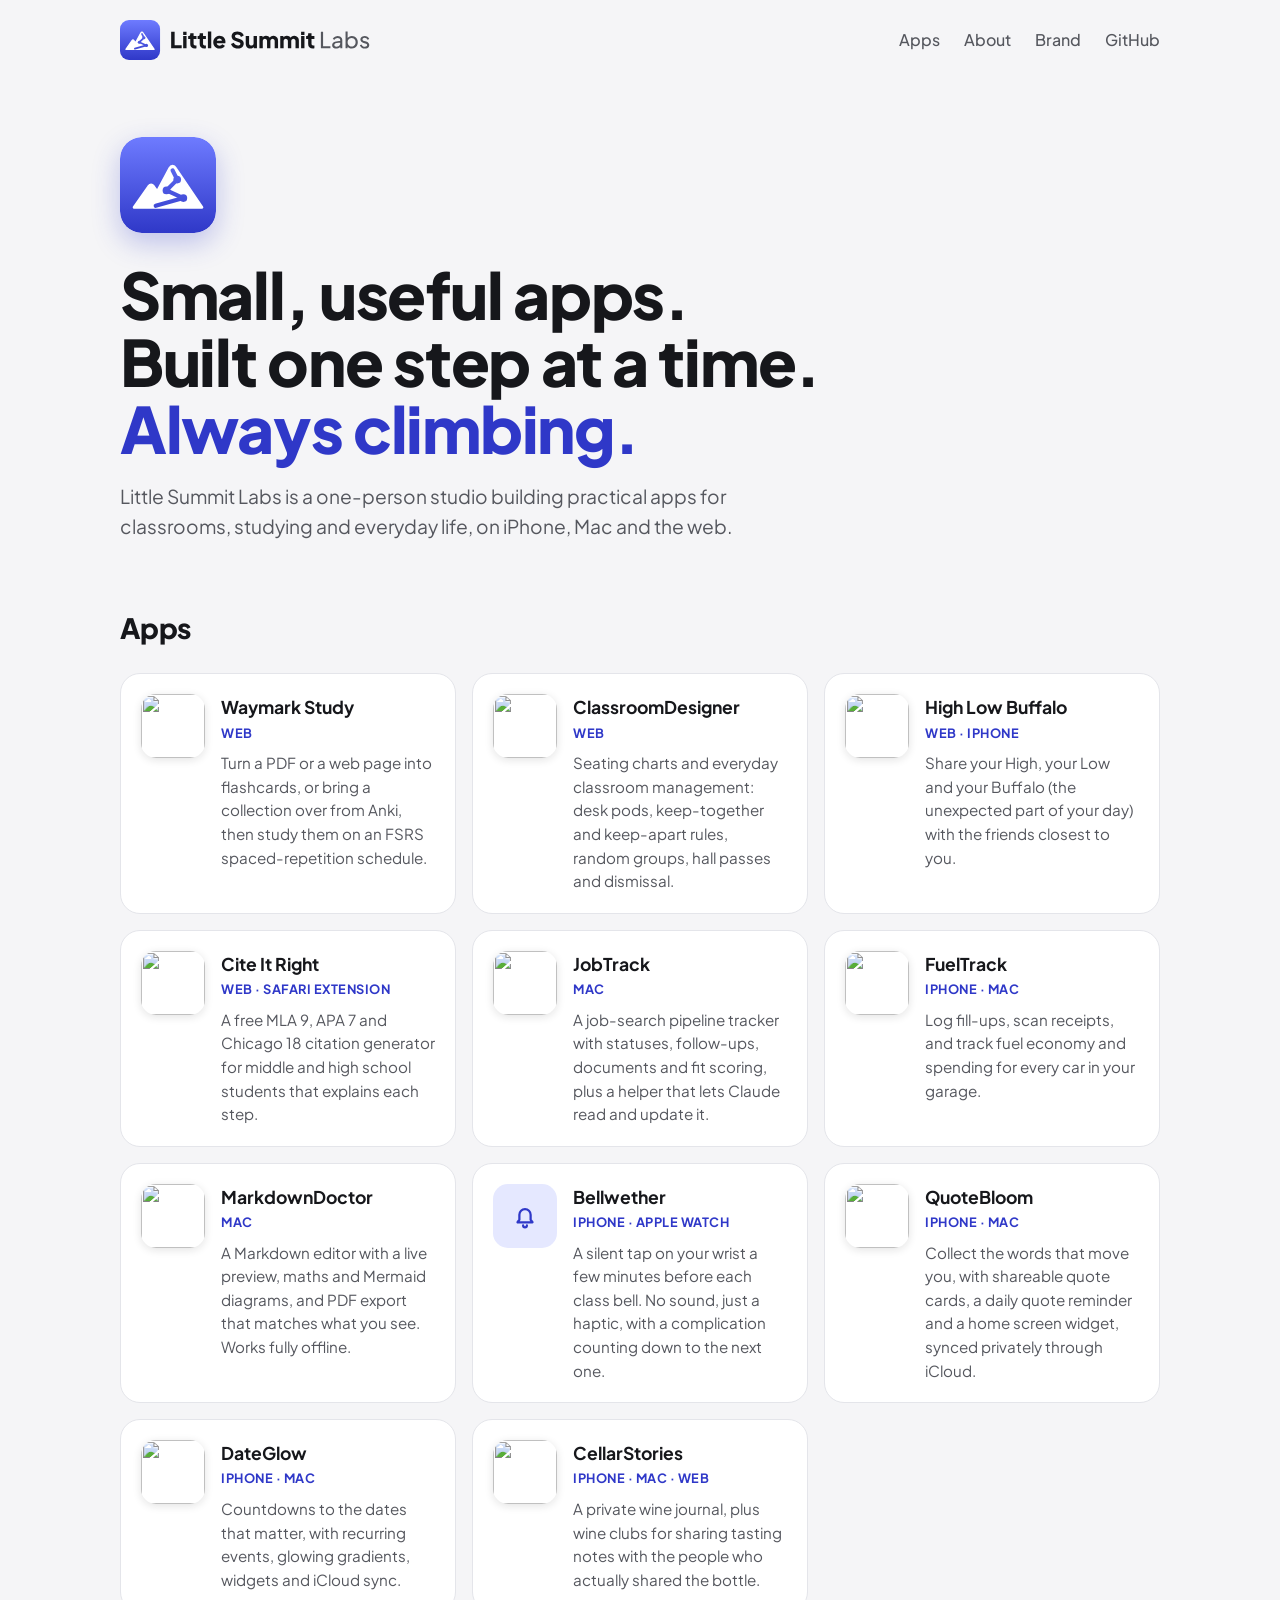
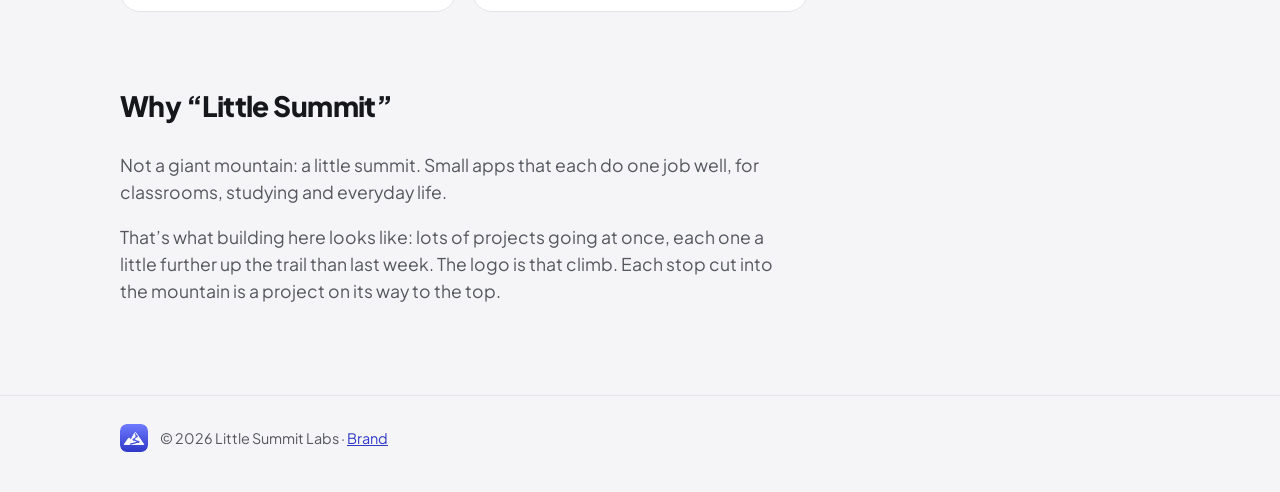
==== index.html @ 04a77652 "Rename the studio to Little Summit Labs, with the summit mark The new mark is a solid white mountain" ====
<!doctype html>
<html lang="en">
<head>
  <meta charset="utf-8">
  <meta name="viewport" content="width=device-width, initial-scale=1">
  <title>Little Summit Labs</title>
  <meta name="description" content="A one-person studio building practical apps for classrooms, studying and everyday life, on iPhone, Mac and the web.">
  <meta name="theme-color" content="#2F38C8">

  <link rel="icon" href="favicon.svg" type="image/svg+xml">
  <link rel="icon" href="favicon.ico" sizes="16x16 32x32 48x48">
  <link rel="apple-touch-icon" href="apple-touch-icon.png">

  <!-- Link previews need an absolute URL. Update these if the site moves to a custom domain. -->
  <meta property="og:type" content="website">
  <meta property="og:title" content="Little Summit Labs">
  <meta property="og:description" content="Lots of projects, constant switching, always climbing.">
  <meta property="og:url" content="https://nmuschin.github.io/switchbacklabs/">
  <meta property="og:image" content="https://nmuschin.github.io/switchbacklabs/assets/social-card.png">
  <meta property="og:image:width" content="1200">
  <meta property="og:image:height" content="630">
  <meta property="og:image:alt" content="The Little Summit Labs logo: a white mountain with a trail climbing to the summit, on an indigo tile">
  <meta name="twitter:card" content="summary_large_image">

  <link rel="preconnect" href="https://fonts.googleapis.com">
  <link rel="preconnect" href="https://fonts.gstatic.com" crossorigin>
  <link href="https://fonts.googleapis.com/css2?family=Plus+Jakarta+Sans:wght@400;500;700;800&display=swap" rel="stylesheet">
  <link rel="stylesheet" href="styles.css">
</head>
<body>
  <header class="site-header">
    <div class="wrap header-row">
      <a class="brand" href="./" aria-label="Little Summit Labs home">
        <picture>
          <source srcset="brand/little-summit-labs/svg/littlesummit-lockup-horizontal-dark.svg" media="(prefers-color-scheme: dark)">
          <img src="brand/little-summit-labs/svg/littlesummit-lockup-horizontal.svg" alt="Little Summit Labs" width="252" height="40">
        </picture>
      </a>
      <nav aria-label="Main">
        <a href="#apps">Apps</a>
        <a href="#about">About</a>
        <a href="brand.html">Brand</a>
        <a href="https://github.com/nmuschin">GitHub</a>
      </nav>
    </div>
  </header>

  <main>
    <section class="hero wrap">
      <img class="hero-mark" src="brand/little-summit-labs/svg/littlesummit-tile.svg" alt="" width="96" height="96">
      <h1>Small, useful apps.<br>Built one step at a time.<br><span>Always climbing.</span></h1>
      <p class="lede">Little Summit Labs is a one-person studio building practical apps for classrooms, studying and everyday life, on iPhone, Mac and the web.</p>
    </section>

    <section id="apps" class="wrap" aria-labelledby="apps-title">
      <h2 id="apps-title">Apps</h2>
      <ul class="app-grid">
        <li class="app">
          <img src="assets/apps/waymark-study.png" alt="" width="64" height="64">
          <div>
            <h3>Waymark Study</h3>
            <p class="platforms">Web</p>
            <p>Turn a PDF or a web page into flashcards, or bring a collection over from Anki, then study them on an FSRS spaced-repetition schedule.</p>
          </div>
        </li>
        <li class="app">
          <img src="assets/apps/classroom-designer.png" alt="" width="64" height="64">
          <div>
            <h3>ClassroomDesigner</h3>
            <p class="platforms">Web</p>
            <p>Seating charts and everyday classroom management: desk pods, keep-together and keep-apart rules, random groups, hall passes and dismissal.</p>
          </div>
        </li>
        <li class="app">
          <img src="assets/apps/high-low-buffalo.png" alt="" width="64" height="64">
          <div>
            <h3>High Low Buffalo</h3>
            <p class="platforms">Web · iPhone</p>
            <p>Share your High, your Low and your Buffalo (the unexpected part of your day) with the friends closest to you.</p>
          </div>
        </li>
        <li class="app">
          <img src="assets/apps/cite-it-right.png" alt="" width="64" height="64">
          <div>
            <h3>Cite It Right</h3>
            <p class="platforms">Web · Safari extension</p>
            <p>A free MLA 9, APA 7 and Chicago 18 citation generator for middle and high school students that explains each step.</p>
          </div>
        </li>
        <li class="app">
          <img src="assets/apps/job-track.png" alt="" width="64" height="64">
          <div>
            <h3>JobTrack</h3>
            <p class="platforms">Mac</p>
            <p>A job-search pipeline tracker with statuses, follow-ups, documents and fit scoring, plus a helper that lets Claude read and update it.</p>
          </div>
        </li>
        <li class="app">
          <img src="assets/apps/fuel-track.png" alt="" width="64" height="64">
          <div>
            <h3>FuelTrack</h3>
            <p class="platforms">iPhone · Mac</p>
            <p>Log fill-ups, scan receipts, and track fuel economy and spending for every car in your garage.</p>
          </div>
        </li>
        <li class="app">
          <img src="assets/apps/markdown-doctor.png" alt="" width="64" height="64">
          <div>
            <h3>MarkdownDoctor</h3>
            <p class="platforms">Mac</p>
            <p>A Markdown editor with a live preview, maths and Mermaid diagrams, and PDF export that matches what you see. Works fully offline.</p>
          </div>
        </li>
        <li class="app">
          <div class="icon-placeholder" aria-hidden="true">
            <svg viewBox="0 0 24 24" width="30" height="30"><path d="M6 17h12l-1.5-2V11a4.5 4.5 0 0 0-9 0v4L6 17Zm4.5 2.5a1.5 1.5 0 0 0 3 0" fill="none" stroke="currentColor" stroke-width="1.8" stroke-linecap="round" stroke-linejoin="round"/></svg>
          </div>
          <div>
            <h3>Bellwether</h3>
            <p class="platforms">iPhone · Apple Watch</p>
            <p>A silent tap on your wrist a few minutes before each class bell. No sound, just a haptic, with a complication counting down to the next one.</p>
          </div>
        </li>
        <li class="app">
          <img src="assets/apps/quote-bloom.png" alt="" width="64" height="64">
          <div>
            <h3>QuoteBloom</h3>
            <p class="platforms">iPhone · Mac</p>
            <p>Collect the words that move you, with shareable quote cards, a daily quote reminder and a home screen widget, synced privately through iCloud.</p>
          </div>
        </li>
        <li class="app">
          <img src="assets/apps/date-glow.png" alt="" width="64" height="64">
          <div>
            <h3>DateGlow</h3>
            <p class="platforms">iPhone · Mac</p>
            <p>Countdowns to the dates that matter, with recurring events, glowing gradients, widgets and iCloud sync.</p>
          </div>
        </li>
        <li class="app">
          <img src="assets/apps/cellar-stories.png" alt="" width="64" height="64">
          <div>
            <h3>CellarStories</h3>
            <p class="platforms">iPhone · Mac · Web</p>
            <p>A private wine journal, plus wine clubs for sharing tasting notes with the people who actually shared the bottle.</p>
          </div>
        </li>
      </ul>
    </section>

    <section id="about" class="wrap about" aria-labelledby="about-title">
      <h2 id="about-title">Why “Little Summit”</h2>
      <p>Not a giant mountain: a little summit. Small apps that each do one job well, for classrooms, studying and everyday life.</p>
      <p>That’s what building here looks like: lots of projects going at once, each one a little further up the trail than last week. The logo is that climb. Each stop cut into the mountain is a project on its way to the top.</p>
    </section>
  </main>

  <footer class="site-footer">
    <div class="wrap footer-row">
      <img src="brand/little-summit-labs/svg/littlesummit-tile.svg" alt="" width="28" height="28">
      <p>© 2026 Little Summit Labs · <a href="brand.html">Brand</a></p>
    </div>
  </footer>
</body>
</html>
---- styles.css ----
/* Little Summit Labs: colours from brand/little-summit-labs/README.md */
:root {
  --indigo-top: #6e7bff;
  --indigo: #2f38c8;
  --ink: #16171b;
  --gray: #55575e;
  --paper: #f5f5f7;
  --card: #ffffff;
  --border: #e4e5ea;
  --placeholder: #e5e8ff;
}

@media (prefers-color-scheme: dark) {
  :root {
    --ink: #f5f5f7;
    --gray: #a4a7ae;
    --paper: #16171b;
    --card: #1f2026;
    --border: #2e3038;
    --placeholder: #262a52;
    --indigo: #8c96ff;
  }
}

* { box-sizing: border-box; }

body {
  margin: 0;
  background: var(--paper);
  color: var(--ink);
  font-family: "Plus Jakarta Sans", system-ui, -apple-system, sans-serif;
  line-height: 1.55;
  -webkit-font-smoothing: antialiased;
}

a { color: var(--indigo); }
a:hover { color: var(--ink); }

.wrap {
  width: 100%;
  max-width: 1080px;
  margin: 0 auto;
  padding: 0 20px;
}

/* Header */
.site-header { padding: 20px 0; }
.header-row { display: flex; align-items: center; justify-content: space-between; gap: 16px; flex-wrap: wrap; }
.brand img { display: block; height: 40px; width: auto; }
nav { display: flex; gap: 24px; font-weight: 500; }
nav a { color: var(--gray); text-decoration: none; padding: 8px 0; }
nav a:hover { color: var(--ink); }

/* Hero */
.hero { padding-top: 56px; padding-bottom: 64px; }
.hero-mark { display: block; width: 96px; height: 96px; margin-bottom: 28px; border-radius: 22px; box-shadow: 0 10px 28px rgba(47, 56, 200, 0.28); }
h1 { margin: 0 0 20px; font-size: clamp(2.4rem, 6vw, 4rem); font-weight: 800; line-height: 1.05; letter-spacing: -0.02em; }
h1 span { color: var(--indigo); }
.lede { margin: 0; max-width: 34em; font-size: 1.2rem; color: var(--gray); }

/* Apps */
h2 { margin: 0 0 24px; font-size: 1.75rem; font-weight: 800; letter-spacing: -0.02em; }
.app-grid { list-style: none; margin: 0; padding: 0; display: grid; grid-template-columns: repeat(auto-fill, minmax(300px, 1fr)); gap: 16px; }
.app { display: flex; gap: 16px; align-items: flex-start; padding: 20px; background: var(--card); border: 1px solid var(--border); border-radius: 20px; }
.app > img, .icon-placeholder { flex: 0 0 64px; width: 64px; height: 64px; border-radius: 15px; }
.app > img { box-shadow: 0 2px 8px rgba(22, 23, 27, 0.12); }
.icon-placeholder { display: flex; align-items: center; justify-content: center; background: var(--placeholder); color: var(--indigo); }
.app h3 { margin: 0; font-size: 1.1rem; font-weight: 700; }
.app p { margin: 0; color: var(--gray); font-size: 0.95rem; }
.app .platforms { margin: 2px 0 8px; font-size: 0.8rem; font-weight: 700; letter-spacing: 0.04em; text-transform: uppercase; color: var(--indigo); }

/* About */
.about { padding-top: 72px; padding-bottom: 72px; }
.about p { max-width: 38em; font-size: 1.1rem; color: var(--gray); }

/* Brand page */
nav a[aria-current="page"] { color: var(--ink); }
.hero-compact { padding-top: 40px; padding-bottom: 40px; }
.kit { padding-top: 32px; padding-bottom: 40px; }
.kit + .kit { border-top: 1px solid var(--border); }
.kit-head { display: flex; gap: 18px; align-items: center; margin-bottom: 20px; }
.kit-head h2 { margin: 0 0 4px; }
.kit-head p { margin: 0; max-width: 40em; color: var(--gray); }
.kit-tile { flex: 0 0 72px; border-radius: 16px; box-shadow: 0 6px 18px rgba(22, 23, 27, 0.18); }

.downloads { display: flex; flex-wrap: wrap; gap: 10px; margin-bottom: 24px; }
.button { display: inline-flex; align-items: center; min-height: 44px; padding: 10px 18px; border: 1px solid var(--border); border-radius: 12px; background: var(--card); color: var(--ink); font-weight: 600; font-size: 0.95rem; text-decoration: none; }
.button:hover { border-color: var(--indigo); color: var(--ink); }
.button.primary { background: #2f38c8; border-color: #2f38c8; color: #ffffff; }
.button.primary:hover { background: #262eaa; color: #ffffff; }

.previews { display: grid; grid-template-columns: repeat(auto-fit, minmax(280px, 1fr)); gap: 16px; margin: 0 0 24px; }
.preview { margin: 0; min-height: 160px; padding: 28px 24px 16px; border-radius: 20px; display: flex; flex-direction: column; justify-content: space-between; gap: 20px; }
.preview img { max-width: 100%; height: auto; }
.preview.light { background: #ffffff; border: 1px solid #e4e5ea; }
.preview.dark { background: #16171b; border: 1px solid #2e3038; }
.preview figcaption { font-size: 0.8rem; font-weight: 600; color: #55575e; }
.preview.dark figcaption { color: #a4a7ae; }
.size-row { display: flex; align-items: flex-end; gap: 18px; }
.size-row img:first-child { border-radius: 14px; }

.swatches { list-style: none; margin: 0; padding: 0; display: grid; grid-template-columns: repeat(auto-fill, minmax(150px, 1fr)); gap: 12px; }
.swatches li { display: flex; flex-direction: column; gap: 2px; font-size: 0.9rem; }
/* Every chip gets a hairline, so ink stays visible on the dark theme and paper on the light one. */
.chip { display: block; height: 56px; border-radius: 12px; margin-bottom: 6px; box-shadow: inset 0 0 0 1px var(--border); }
.swatches code { color: var(--gray); font-size: 0.85rem; }

.usage { padding-top: 40px; padding-bottom: 72px; border-top: 1px solid var(--border); }
.usage ul { margin: 0 0 20px; padding-left: 1.2em; max-width: 44em; color: var(--gray); }
.usage li { margin-bottom: 8px; }
.usage b { color: var(--ink); }
.fineprint { max-width: 44em; font-size: 0.9rem; color: var(--gray); }

/* Footer */
.site-footer { border-top: 1px solid var(--border); padding: 28px 0 40px; }
.footer-row { display: flex; align-items: center; gap: 12px; }
.footer-row img { border-radius: 7px; }
.footer-row p { margin: 0; color: var(--gray); font-size: 0.9rem; }

@media (max-width: 520px) {
  .app-grid { grid-template-columns: 1fr; }
  .hero { padding-top: 32px; padding-bottom: 48px; }
}
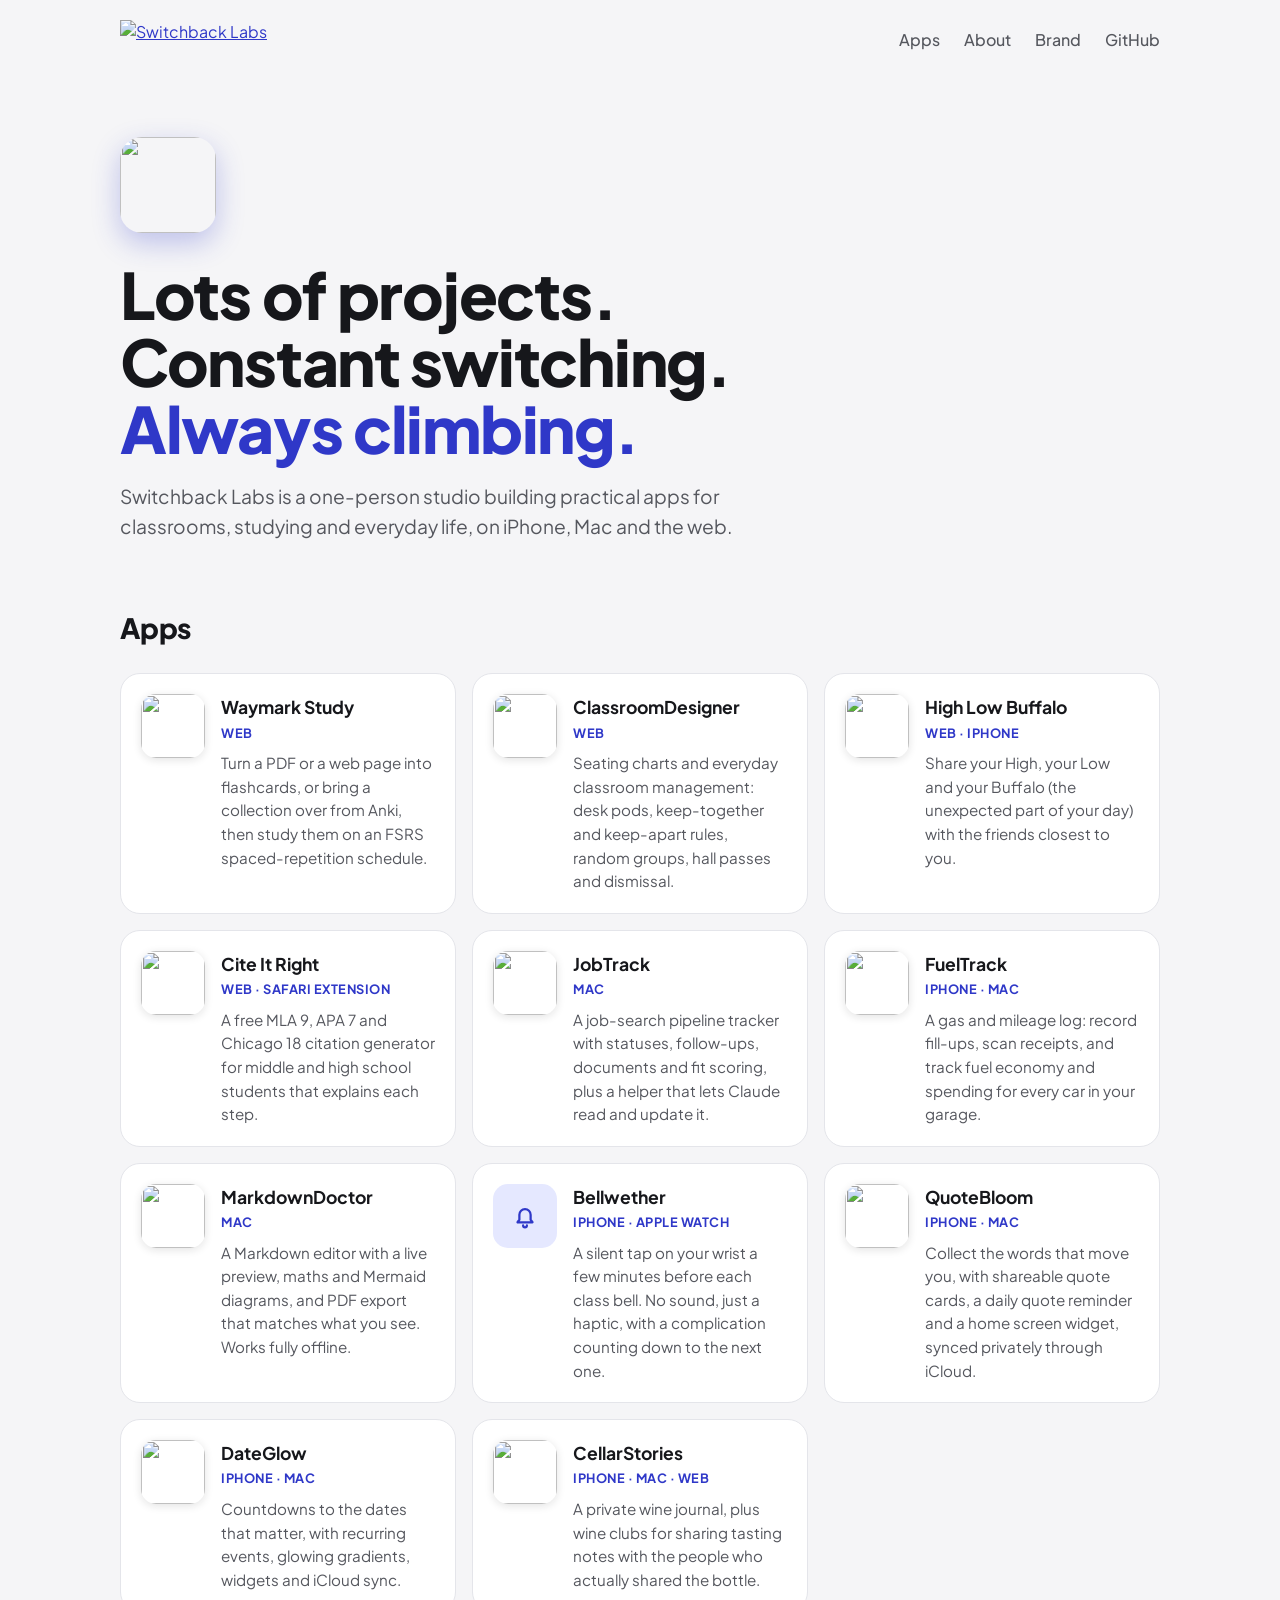
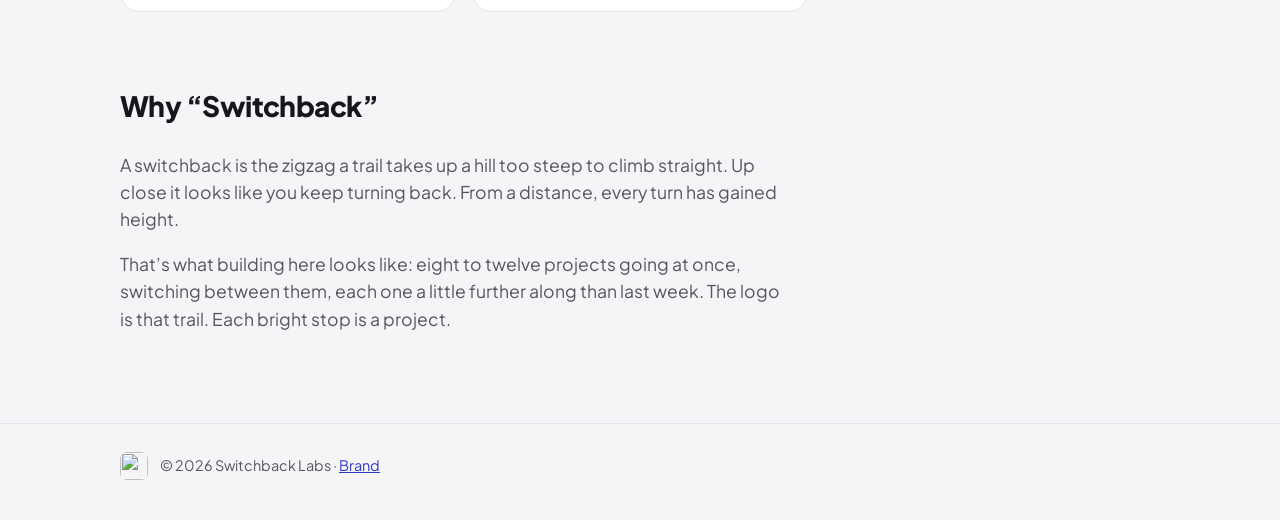
==== commit a18a43e7: "To-do: QuoteBloom fixes, netmap's main branch, organization developer account, FuelTrack's App Store" ====
--- a/index.html
+++ b/index.html
@@ -3,7 +3,7 @@
 <head>
   <meta charset="utf-8">
   <meta name="viewport" content="width=device-width, initial-scale=1">
-  <title>Little Summit Labs</title>
+  <title>Switchback Labs</title>
   <meta name="description" content="A one-person studio building practical apps for classrooms, studying and everyday life, on iPhone, Mac and the web.">
   <meta name="theme-color" content="#2F38C8">
 
@@ -13,13 +13,13 @@
 
   <!-- Link previews need an absolute URL. Update these if the site moves to a custom domain. -->
   <meta property="og:type" content="website">
-  <meta property="og:title" content="Little Summit Labs">
+  <meta property="og:title" content="Switchback Labs">
   <meta property="og:description" content="Lots of projects, constant switching, always climbing.">
   <meta property="og:url" content="https://nmuschin.github.io/switchbacklabs/">
   <meta property="og:image" content="https://nmuschin.github.io/switchbacklabs/assets/social-card.png">
   <meta property="og:image:width" content="1200">
   <meta property="og:image:height" content="630">
-  <meta property="og:image:alt" content="The Little Summit Labs logo: a white mountain with a trail climbing to the summit, on an indigo tile">
+  <meta property="og:image:alt" content="The Switchback Labs logo: a zigzag trail with a stop at each turn, on an indigo tile">
   <meta name="twitter:card" content="summary_large_image">
 
   <link rel="preconnect" href="https://fonts.googleapis.com">
@@ -30,10 +30,10 @@
 <body>
   <header class="site-header">
     <div class="wrap header-row">
-      <a class="brand" href="./" aria-label="Little Summit Labs home">
+      <a class="brand" href="./" aria-label="Switchback Labs home">
         <picture>
-          <source srcset="brand/little-summit-labs/svg/littlesummit-lockup-horizontal-dark.svg" media="(prefers-color-scheme: dark)">
-          <img src="brand/little-summit-labs/svg/littlesummit-lockup-horizontal.svg" alt="Little Summit Labs" width="252" height="40">
+          <source srcset="brand/switchback-labs/svg/switchback-lockup-horizontal-dark.svg" media="(prefers-color-scheme: dark)">
+          <img src="brand/switchback-labs/svg/switchback-lockup-horizontal.svg" alt="Switchback Labs" width="239" height="40">
         </picture>
       </a>
       <nav aria-label="Main">
@@ -47,9 +47,9 @@
 
   <main>
     <section class="hero wrap">
-      <img class="hero-mark" src="brand/little-summit-labs/svg/littlesummit-tile.svg" alt="" width="96" height="96">
-      <h1>Small, useful apps.<br>Built one step at a time.<br><span>Always climbing.</span></h1>
-      <p class="lede">Little Summit Labs is a one-person studio building practical apps for classrooms, studying and everyday life, on iPhone, Mac and the web.</p>
+      <img class="hero-mark" src="brand/switchback-labs/svg/switchback-tile.svg" alt="" width="96" height="96">
+      <h1>Lots of projects.<br>Constant switching.<br><span>Always climbing.</span></h1>
+      <p class="lede">Switchback Labs is a one-person studio building practical apps for classrooms, studying and everyday life, on iPhone, Mac and the web.</p>
     </section>
 
     <section id="apps" class="wrap" aria-labelledby="apps-title">
@@ -100,7 +100,7 @@
           <div>
             <h3>FuelTrack</h3>
             <p class="platforms">iPhone · Mac</p>
-            <p>Log fill-ups, scan receipts, and track fuel economy and spending for every car in your garage.</p>
+            <p>A gas and mileage log: record fill-ups, scan receipts, and track fuel economy and spending for every car in your garage.</p>
           </div>
         </li>
         <li class="app">
@@ -149,16 +149,16 @@
     </section>
 
     <section id="about" class="wrap about" aria-labelledby="about-title">
-      <h2 id="about-title">Why “Little Summit”</h2>
-      <p>Not a giant mountain: a little summit. Small apps that each do one job well, for classrooms, studying and everyday life.</p>
-      <p>That’s what building here looks like: lots of projects going at once, each one a little further up the trail than last week. The logo is that climb. Each stop cut into the mountain is a project on its way to the top.</p>
+      <h2 id="about-title">Why “Switchback”</h2>
+      <p>A switchback is the zigzag a trail takes up a hill too steep to climb straight. Up close it looks like you keep turning back. From a distance, every turn has gained height.</p>
+      <p>That’s what building here looks like: eight to twelve projects going at once, switching between them, each one a little further along than last week. The logo is that trail. Each bright stop is a project.</p>
     </section>
   </main>
 
   <footer class="site-footer">
     <div class="wrap footer-row">
-      <img src="brand/little-summit-labs/svg/littlesummit-tile.svg" alt="" width="28" height="28">
-      <p>© 2026 Little Summit Labs · <a href="brand.html">Brand</a></p>
+      <img src="brand/switchback-labs/svg/switchback-tile.svg" alt="" width="28" height="28">
+      <p>© 2026 Switchback Labs · <a href="brand.html">Brand</a></p>
     </div>
   </footer>
 </body>
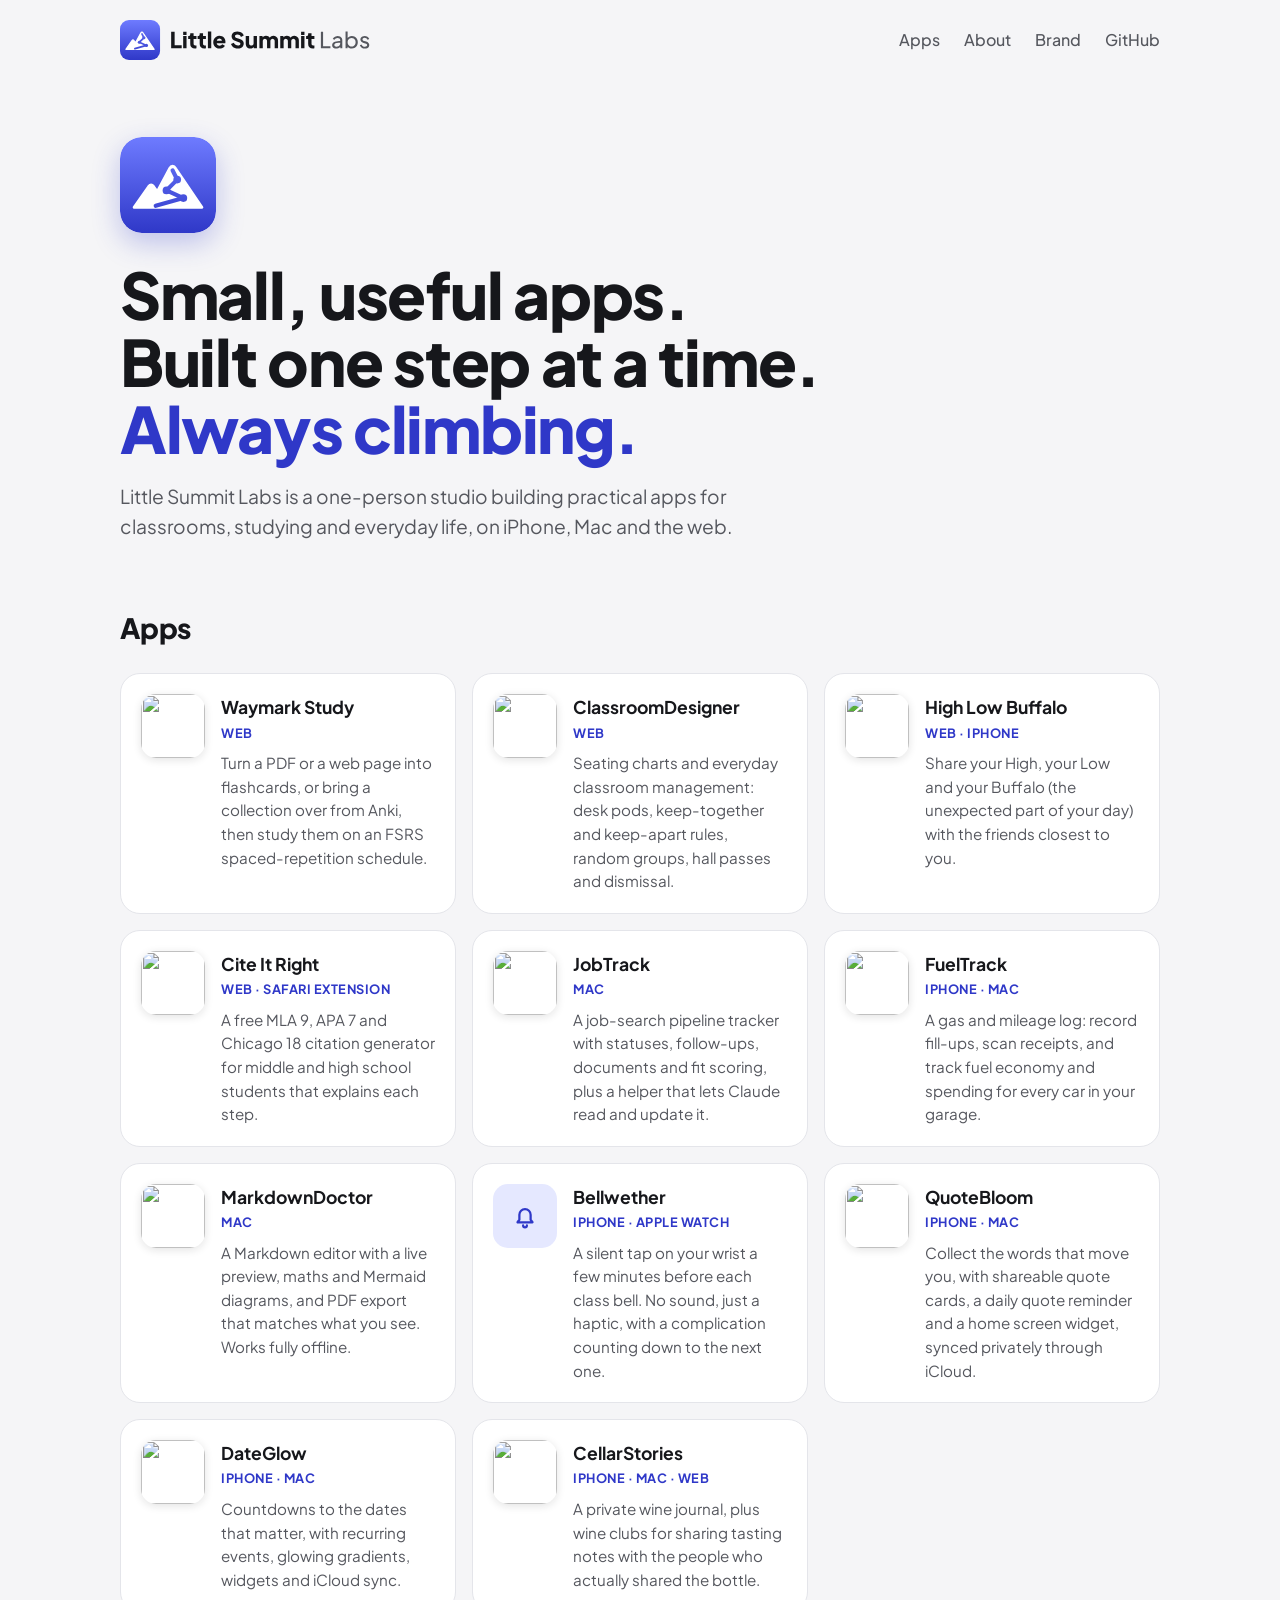
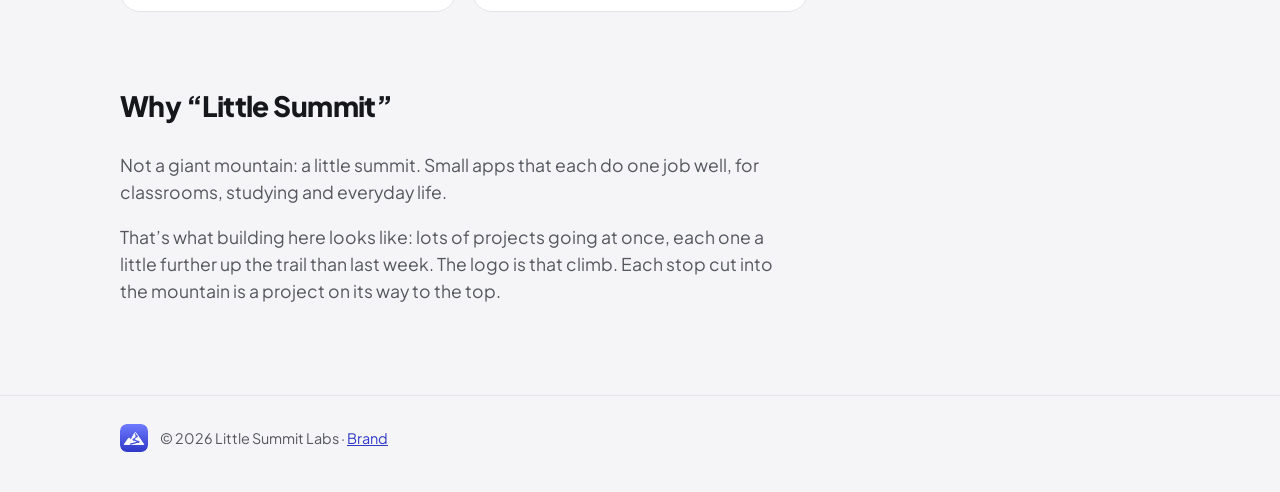
==== commit 4f97b11e: "Rename the studio to Little Summit Labs, with the summit mark (#13) The new mark is a solid white mo" ====
--- a/index.html
+++ b/index.html
@@ -3,7 +3,7 @@
 <head>
   <meta charset="utf-8">
   <meta name="viewport" content="width=device-width, initial-scale=1">
-  <title>Switchback Labs</title>
+  <title>Little Summit Labs</title>
   <meta name="description" content="A one-person studio building practical apps for classrooms, studying and everyday life, on iPhone, Mac and the web.">
   <meta name="theme-color" content="#2F38C8">
 
@@ -13,13 +13,13 @@
 
   <!-- Link previews need an absolute URL. Update these if the site moves to a custom domain. -->
   <meta property="og:type" content="website">
-  <meta property="og:title" content="Switchback Labs">
+  <meta property="og:title" content="Little Summit Labs">
   <meta property="og:description" content="Lots of projects, constant switching, always climbing.">
   <meta property="og:url" content="https://nmuschin.github.io/switchbacklabs/">
   <meta property="og:image" content="https://nmuschin.github.io/switchbacklabs/assets/social-card.png">
   <meta property="og:image:width" content="1200">
   <meta property="og:image:height" content="630">
-  <meta property="og:image:alt" content="The Switchback Labs logo: a zigzag trail with a stop at each turn, on an indigo tile">
+  <meta property="og:image:alt" content="The Little Summit Labs logo: a white mountain with a trail climbing to the summit, on an indigo tile">
   <meta name="twitter:card" content="summary_large_image">
 
   <link rel="preconnect" href="https://fonts.googleapis.com">
@@ -30,10 +30,10 @@
 <body>
   <header class="site-header">
     <div class="wrap header-row">
-      <a class="brand" href="./" aria-label="Switchback Labs home">
+      <a class="brand" href="./" aria-label="Little Summit Labs home">
         <picture>
-          <source srcset="brand/switchback-labs/svg/switchback-lockup-horizontal-dark.svg" media="(prefers-color-scheme: dark)">
-          <img src="brand/switchback-labs/svg/switchback-lockup-horizontal.svg" alt="Switchback Labs" width="239" height="40">
+          <source srcset="brand/little-summit-labs/svg/littlesummit-lockup-horizontal-dark.svg" media="(prefers-color-scheme: dark)">
+          <img src="brand/little-summit-labs/svg/littlesummit-lockup-horizontal.svg" alt="Little Summit Labs" width="252" height="40">
         </picture>
       </a>
       <nav aria-label="Main">
@@ -47,9 +47,9 @@
 
   <main>
     <section class="hero wrap">
-      <img class="hero-mark" src="brand/switchback-labs/svg/switchback-tile.svg" alt="" width="96" height="96">
-      <h1>Lots of projects.<br>Constant switching.<br><span>Always climbing.</span></h1>
-      <p class="lede">Switchback Labs is a one-person studio building practical apps for classrooms, studying and everyday life, on iPhone, Mac and the web.</p>
+      <img class="hero-mark" src="brand/little-summit-labs/svg/littlesummit-tile.svg" alt="" width="96" height="96">
+      <h1>Small, useful apps.<br>Built one step at a time.<br><span>Always climbing.</span></h1>
+      <p class="lede">Little Summit Labs is a one-person studio building practical apps for classrooms, studying and everyday life, on iPhone, Mac and the web.</p>
     </section>
 
     <section id="apps" class="wrap" aria-labelledby="apps-title">
@@ -149,16 +149,16 @@
     </section>
 
     <section id="about" class="wrap about" aria-labelledby="about-title">
-      <h2 id="about-title">Why “Switchback”</h2>
-      <p>A switchback is the zigzag a trail takes up a hill too steep to climb straight. Up close it looks like you keep turning back. From a distance, every turn has gained height.</p>
-      <p>That’s what building here looks like: eight to twelve projects going at once, switching between them, each one a little further along than last week. The logo is that trail. Each bright stop is a project.</p>
+      <h2 id="about-title">Why “Little Summit”</h2>
+      <p>Not a giant mountain: a little summit. Small apps that each do one job well, for classrooms, studying and everyday life.</p>
+      <p>That’s what building here looks like: lots of projects going at once, each one a little further up the trail than last week. The logo is that climb. Each stop cut into the mountain is a project on its way to the top.</p>
     </section>
   </main>
 
   <footer class="site-footer">
     <div class="wrap footer-row">
-      <img src="brand/switchback-labs/svg/switchback-tile.svg" alt="" width="28" height="28">
-      <p>© 2026 Switchback Labs · <a href="brand.html">Brand</a></p>
+      <img src="brand/little-summit-labs/svg/littlesummit-tile.svg" alt="" width="28" height="28">
+      <p>© 2026 Little Summit Labs · <a href="brand.html">Brand</a></p>
     </div>
   </footer>
 </body>
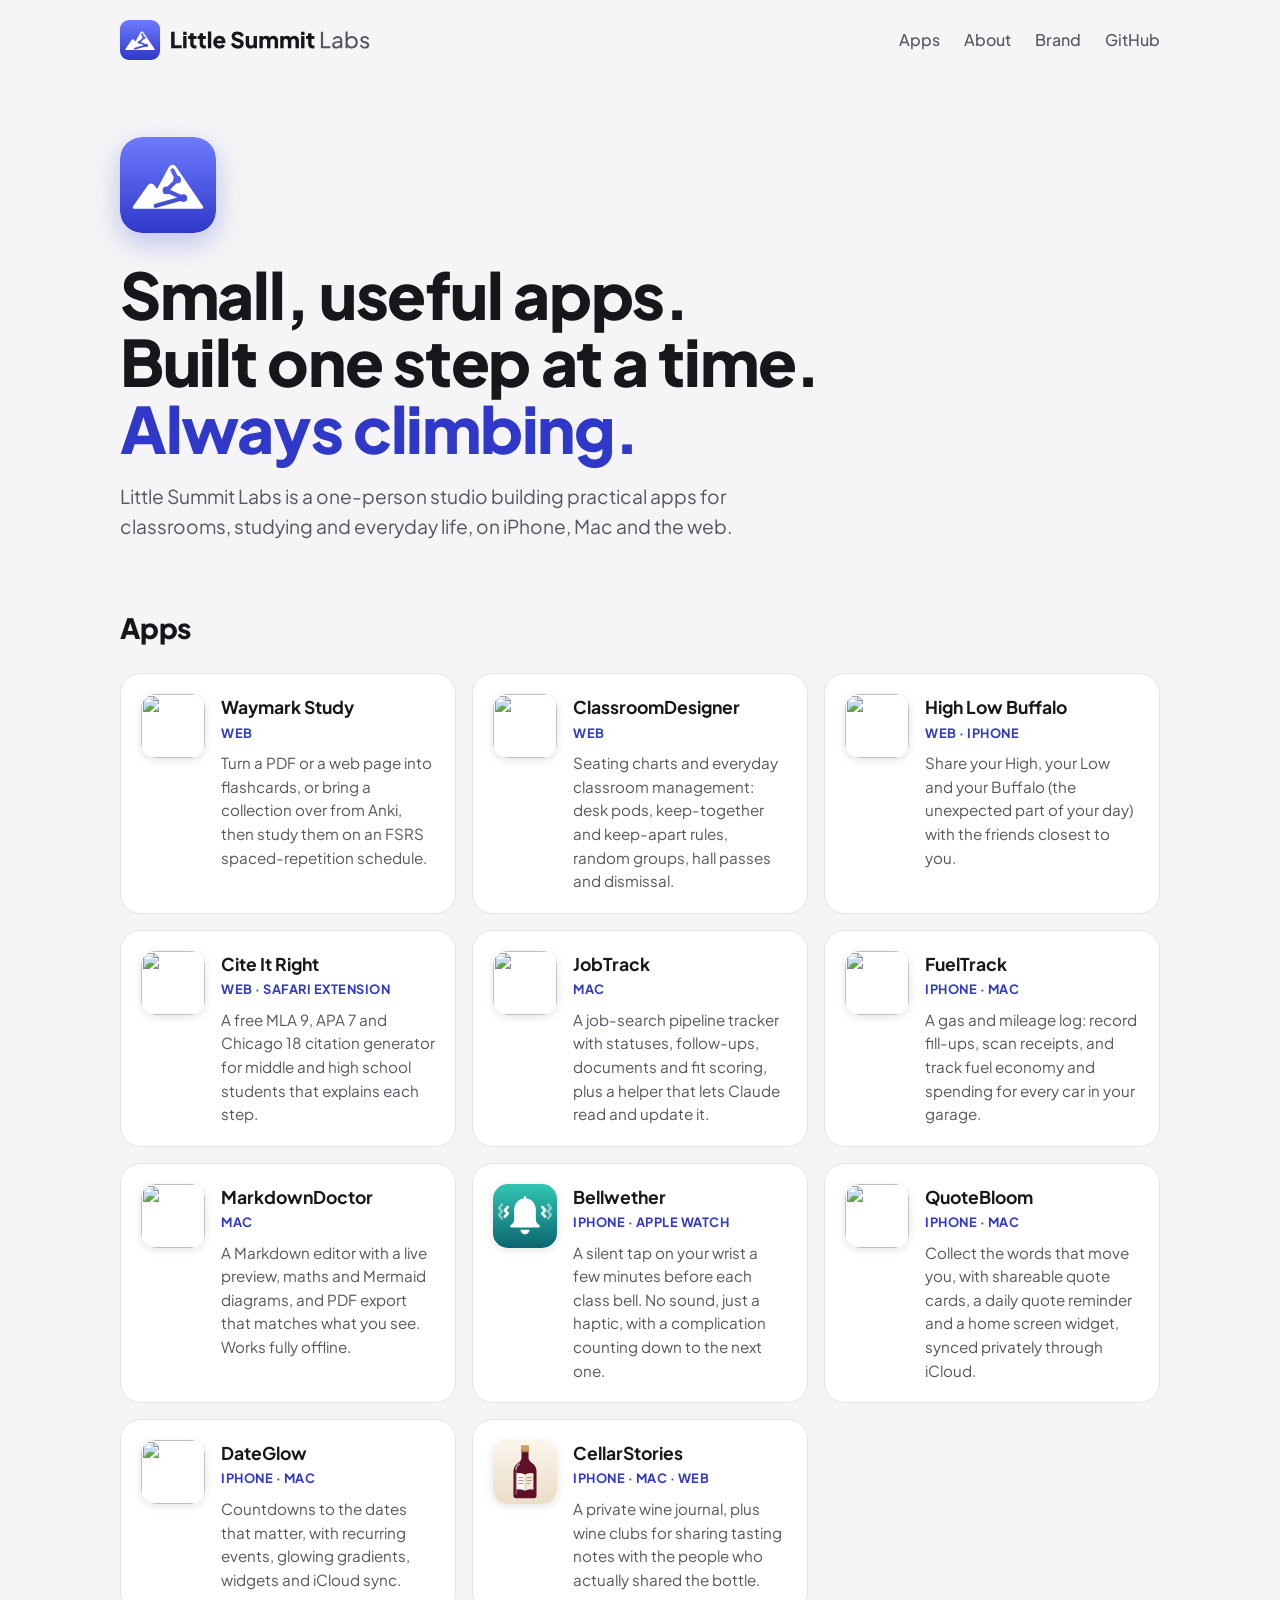
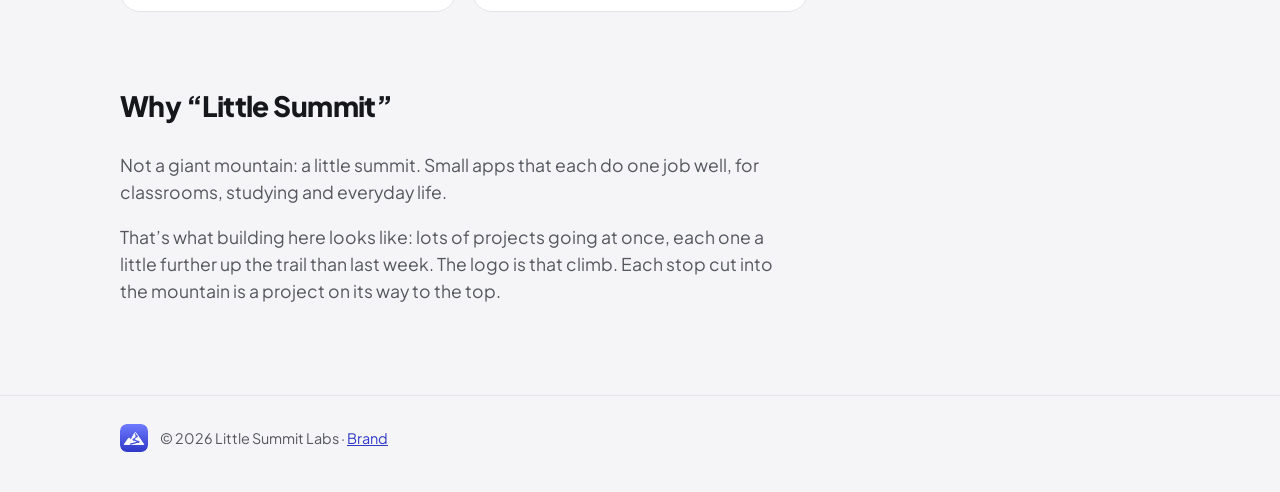
==== commit 07775b3f: "To-do and app grid: new Bellwether and CellarStories icons, netmap progress - Ticks off HLB's icon c" ====
--- a/index.html
+++ b/index.html
@@ -112,9 +112,7 @@
           </div>
         </li>
         <li class="app">
-          <div class="icon-placeholder" aria-hidden="true">
-            <svg viewBox="0 0 24 24" width="30" height="30"><path d="M6 17h12l-1.5-2V11a4.5 4.5 0 0 0-9 0v4L6 17Zm4.5 2.5a1.5 1.5 0 0 0 3 0" fill="none" stroke="currentColor" stroke-width="1.8" stroke-linecap="round" stroke-linejoin="round"/></svg>
-          </div>
+          <img src="assets/apps/bellwether.png" alt="" width="64" height="64">
           <div>
             <h3>Bellwether</h3>
             <p class="platforms">iPhone · Apple Watch</p>
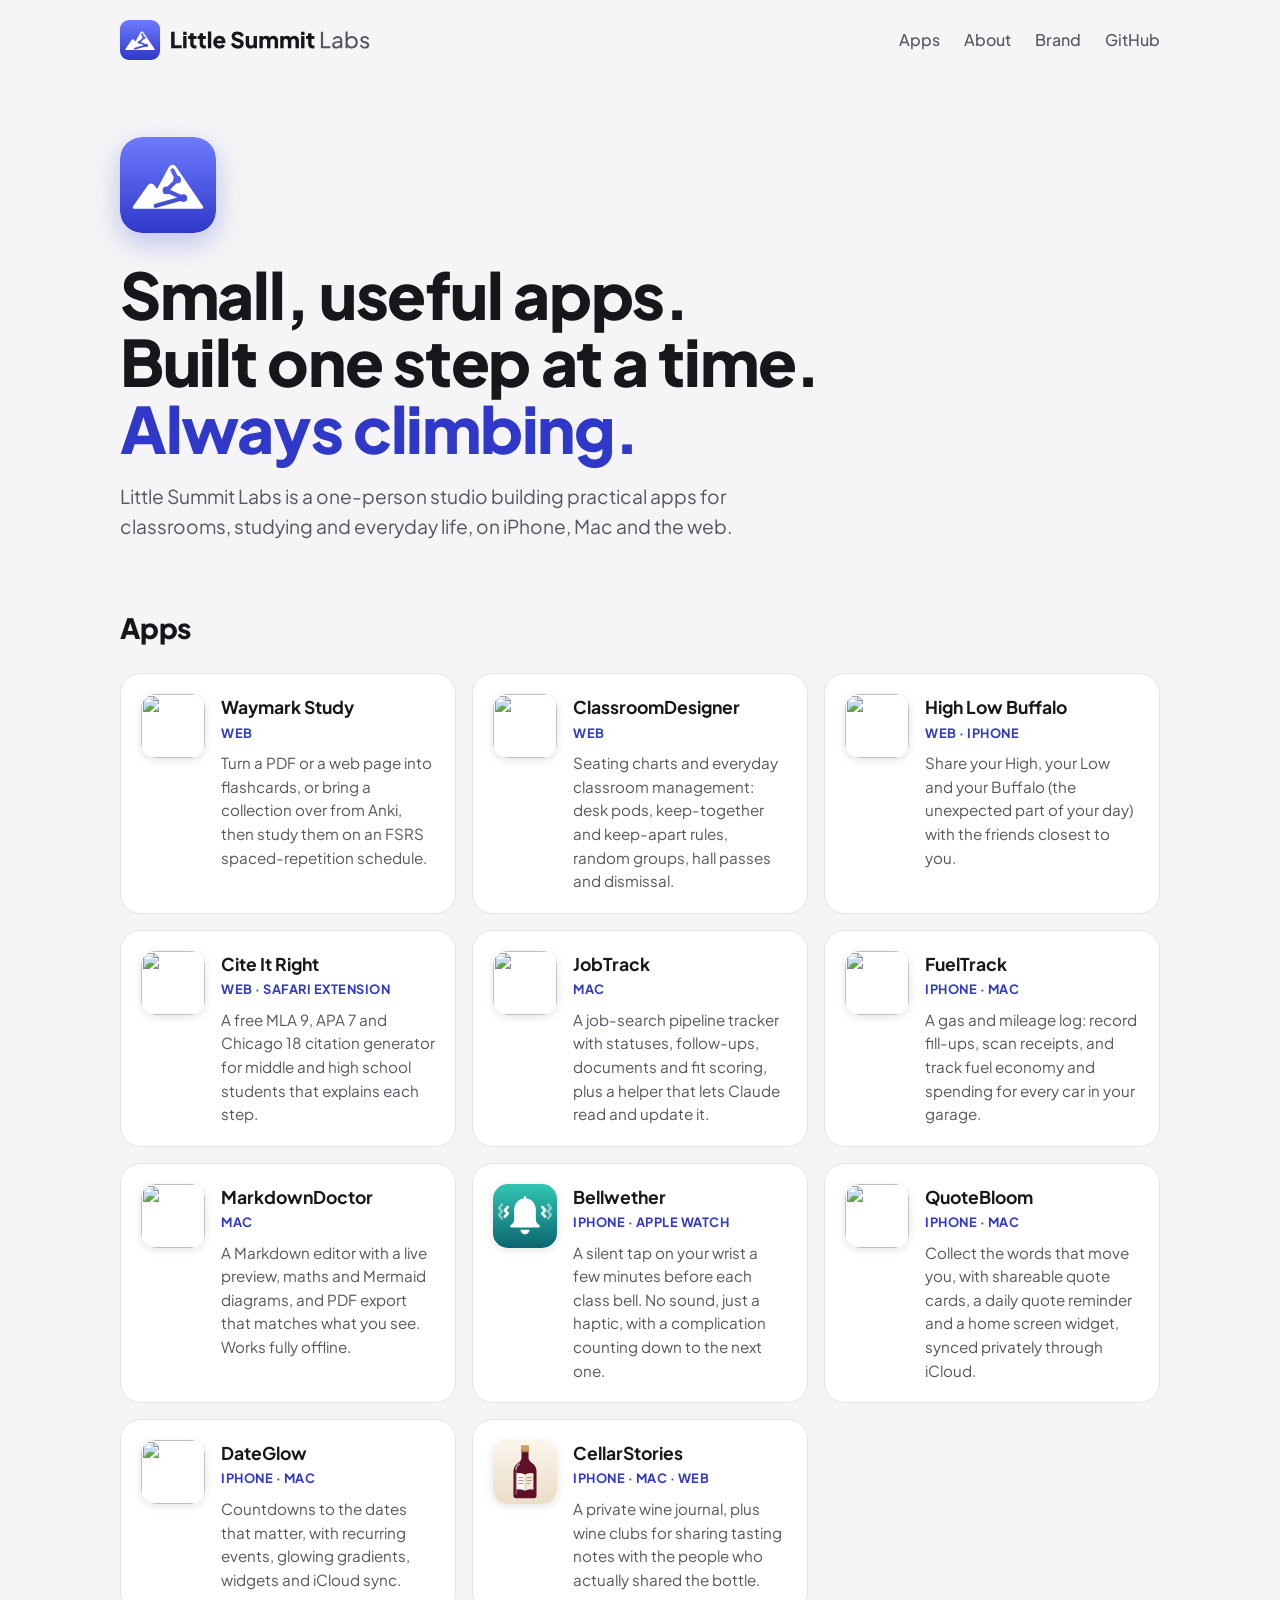
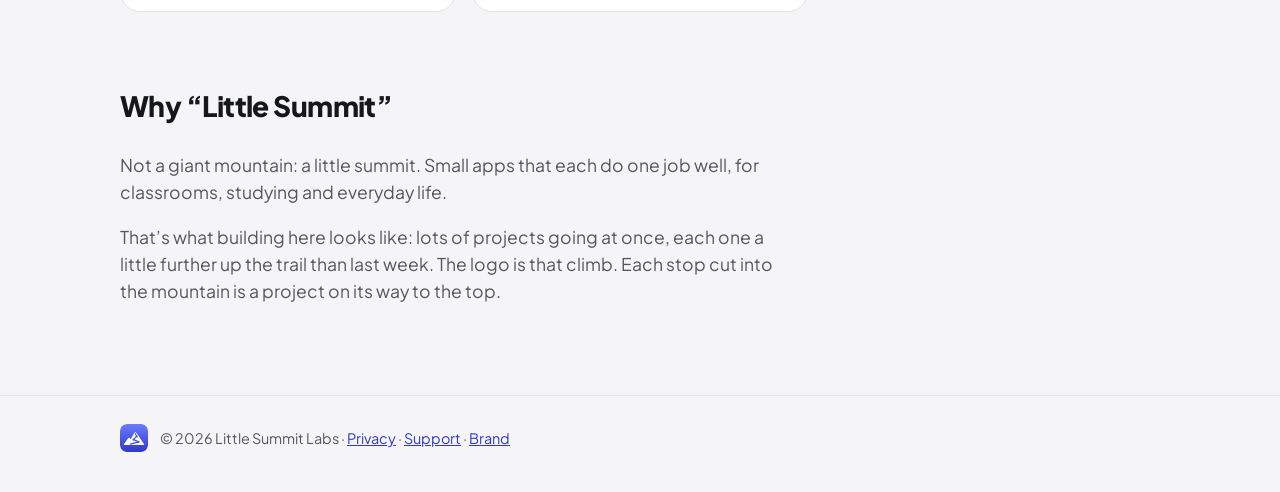
==== commit d64019dc: "Merge main into claude/privacy-support Resolves the footer conflict in index.html and brand.html: ke" ====
--- a/index.html
+++ b/index.html
@@ -15,8 +15,8 @@
   <meta property="og:type" content="website">
   <meta property="og:title" content="Little Summit Labs">
   <meta property="og:description" content="Lots of projects, constant switching, always climbing.">
-  <meta property="og:url" content="https://nmuschin.github.io/switchbacklabs/">
-  <meta property="og:image" content="https://nmuschin.github.io/switchbacklabs/assets/social-card.png">
+  <meta property="og:url" content="https://nmuschin.github.io/littlesummitlabs/">
+  <meta property="og:image" content="https://nmuschin.github.io/littlesummitlabs/assets/social-card.png">
   <meta property="og:image:width" content="1200">
   <meta property="og:image:height" content="630">
   <meta property="og:image:alt" content="The Little Summit Labs logo: a white mountain with a trail climbing to the summit, on an indigo tile">
@@ -156,7 +156,7 @@
   <footer class="site-footer">
     <div class="wrap footer-row">
       <img src="brand/little-summit-labs/svg/littlesummit-tile.svg" alt="" width="28" height="28">
-      <p>© 2026 Little Summit Labs · <a href="brand.html">Brand</a></p>
+      <p>© 2026 Little Summit Labs · <a href="privacy/">Privacy</a> · <a href="support.html">Support</a> · <a href="brand.html">Brand</a></p>
     </div>
   </footer>
 </body>
--- a/styles.css
+++ b/styles.css
@@ -81,6 +81,7 @@
 .kit-head { display: flex; gap: 18px; align-items: center; margin-bottom: 20px; }
 .kit-head h2 { margin: 0 0 4px; }
 .kit-head p { margin: 0; max-width: 40em; color: var(--gray); }
+.kit-intro { margin: 0 0 20px; max-width: 40em; color: var(--gray); }
 .kit-tile { flex: 0 0 72px; border-radius: 16px; box-shadow: 0 6px 18px rgba(22, 23, 27, 0.18); }
 
 .downloads { display: flex; flex-wrap: wrap; gap: 10px; margin-bottom: 24px; }
@@ -121,3 +122,20 @@
   .app-grid { grid-template-columns: 1fr; }
   .hero { padding-top: 32px; padding-bottom: 48px; }
 }
+
+/* Privacy and support pages */
+.prose { max-width: 760px; padding-top: 40px; padding-bottom: 72px; }
+.prose h1 { font-size: clamp(2rem, 5vw, 2.75rem); margin-bottom: 8px; }
+.prose h2 { font-size: 1.25rem; margin: 36px 0 8px; }
+.prose h3 { font-size: 1.05rem; margin: 24px 0 4px; }
+.prose p, .prose li { color: var(--gray); }
+.prose strong { color: var(--ink); }
+.prose ul { padding-left: 1.2em; }
+.prose li { margin-bottom: 6px; }
+.prose .summary { font-size: 1.15rem; color: var(--ink); }
+.crumb { margin: 0 0 8px; font-size: 0.9rem; }
+.updated { margin: 0 0 24px; font-size: 0.9rem; }
+.prose .policy-list { list-style: none; padding: 0; margin: 28px 0; display: grid; gap: 10px; }
+.policy-list li { display: flex; flex-direction: column; gap: 2px; padding: 16px 20px; background: var(--card); border: 1px solid var(--border); border-radius: 16px; margin: 0; }
+.policy-list a { font-weight: 700; font-size: 1.05rem; text-decoration: none; }
+.policy-list span { font-size: 0.95rem; }
